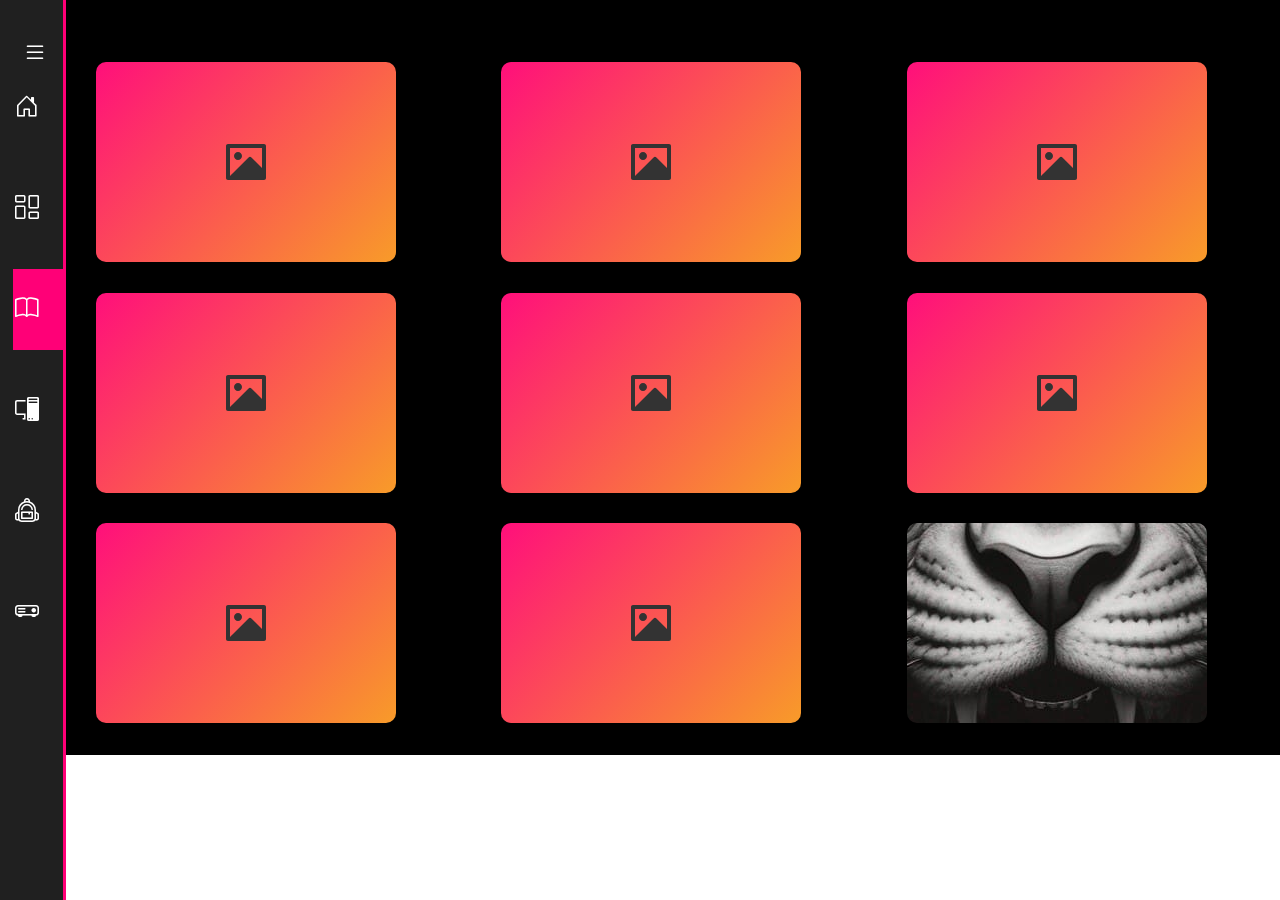
==== atividades.html @ d30c7793 "atualização" ====
<!DOCTYPE html>
<html lang="pt-br">
<head>
    <meta charset="UTF-8">
    <meta name="viewport" content="width=device-width, initial-scale=1.0">
    <link rel="stylesheet" href="https://cdn.jsdelivr.net/npm/bootstrap-icons@1.11.3/font/bootstrap-icons.min.css">
    <link rel="stylesheet" href="style2.css">
    <title>King</title>
</head>
<body>
    <nav class="menu-lateral">
        <div class="btn-expandir">
            <i class="bi bi-list" id="btn-exp"></i>
        </div>
            <ul>
                <li class="item-menu  ">
                    <a href="index.html">
                        <span class="icon"><i class="bi bi-house-door"></i></span>
                        <span class="txt-link">Home</span>
                    </a>
                </li>
        
                <li class="item-menu">
                    <a href="#">
                        <span class="icon"><i class="bi bi-columns-gap"></i></span>
                        <span class="txt-link">Dashboard</span>
                    </a>
                </li>
        
                <li class="item-menu ativo">
                    <a href="atividades.html">
                        <span class="icon"><i class="bi bi-book"></i></span>
                        <span class="txt-link">Atividade</span>
                    </a>
                </li>
        
                <li class="item-menu">
                    <a href="#">
                        <span class="icon"><i class="bi bi-pc-display"></i></span>
                        <span class="txt-link">Trabalhos</span>
                    </a>
                </li>
        
        
                <li class="item-menu ">
                    <a href="cursos.html">
                        <span class="icon"><i class="bi bi-backpack2"></i></span>
                        <span class="txt-link"> cursos</span>
                    </a>
                </li>
        
        
                <li class="item-menu">
                    <a href="#">
                        <span class="icon"><i class="bi bi-projector"></i></span>
                        <span class="txt-link">Live</span>
                    </a>
                </li>
            </ul>
        
            </nav>

<main class="atividade">
    
    <div class="atividades">
        <a href="">
            <div class="card">
                <svg viewBox="0 0 24 24" xmlns="http://www.w3.org/2000/svg"><path d="M20 5H4V19L13.2923 9.70649C13.6828 9.31595 14.3159 9.31591 14.7065 9.70641L20 15.0104V5ZM2 3.9934C2 3.44476 2.45531 3 2.9918 3H21.0082C21.556 3 22 3.44495 22 3.9934V20.0066C22 20.5552 21.5447 21 21.0082 21H2.9918C2.44405 21 2 20.5551 2 20.0066V3.9934ZM8 11C6.89543 11 6 10.1046 6 9C6 7.89543 6.89543 7 8 7C9.10457 7 10 7.89543 10 9C10 10.1046 9.10457 11 8 11Z"></path></svg>
                <div class="card__content">
                  <p class="card__title">Card Title
                  </p><p class="card__description">Lorem ipsum dolor sit amet, consectetur adipiscing elit, sed do eiusmod tempor incididunt ut labore et dolore magna aliqua. Ut enim ad minim veniam, quis nostrud exercitation ullamco.</p>
                </div>
              </div>
        </a>


        <a href="">
            <div class="card">
                <svg viewBox="0 0 24 24" xmlns="http://www.w3.org/2000/svg"><path d="M20 5H4V19L13.2923 9.70649C13.6828 9.31595 14.3159 9.31591 14.7065 9.70641L20 15.0104V5ZM2 3.9934C2 3.44476 2.45531 3 2.9918 3H21.0082C21.556 3 22 3.44495 22 3.9934V20.0066C22 20.5552 21.5447 21 21.0082 21H2.9918C2.44405 21 2 20.5551 2 20.0066V3.9934ZM8 11C6.89543 11 6 10.1046 6 9C6 7.89543 6.89543 7 8 7C9.10457 7 10 7.89543 10 9C10 10.1046 9.10457 11 8 11Z"></path></svg>
                <div class="card__content">
                  <p class="card__title">Card Title
                  </p><p class="card__description">Lorem ipsum dolor sit amet, consectetur adipiscing elit, sed do eiusmod tempor incididunt ut labore et dolore magna aliqua. Ut enim ad minim veniam, quis nostrud exercitation ullamco.</p>
                </div>
              </div>
        </a>


        <a href="">
            <div class="card">
                <svg viewBox="0 0 24 24" xmlns="http://www.w3.org/2000/svg"><path d="M20 5H4V19L13.2923 9.70649C13.6828 9.31595 14.3159 9.31591 14.7065 9.70641L20 15.0104V5ZM2 3.9934C2 3.44476 2.45531 3 2.9918 3H21.0082C21.556 3 22 3.44495 22 3.9934V20.0066C22 20.5552 21.5447 21 21.0082 21H2.9918C2.44405 21 2 20.5551 2 20.0066V3.9934ZM8 11C6.89543 11 6 10.1046 6 9C6 7.89543 6.89543 7 8 7C9.10457 7 10 7.89543 10 9C10 10.1046 9.10457 11 8 11Z"></path></svg>
                <div class="card__content">
                  <p class="card__title">Card Title
                  </p><p class="card__description">Lorem ipsum dolor sit amet, consectetur adipiscing elit, sed do eiusmod tempor incididunt ut labore et dolore magna aliqua. Ut enim ad minim veniam, quis nostrud exercitation ullamco.</p>
                </div>
              </div>
        </a>

        <a href="">
            <div class="card">
                <svg viewBox="0 0 24 24" xmlns="http://www.w3.org/2000/svg"><path d="M20 5H4V19L13.2923 9.70649C13.6828 9.31595 14.3159 9.31591 14.7065 9.70641L20 15.0104V5ZM2 3.9934C2 3.44476 2.45531 3 2.9918 3H21.0082C21.556 3 22 3.44495 22 3.9934V20.0066C22 20.5552 21.5447 21 21.0082 21H2.9918C2.44405 21 2 20.5551 2 20.0066V3.9934ZM8 11C6.89543 11 6 10.1046 6 9C6 7.89543 6.89543 7 8 7C9.10457 7 10 7.89543 10 9C10 10.1046 9.10457 11 8 11Z"></path></svg>
                <div class="card__content">
                  <p class="card__title">Card Title
                  </p><p class="card__description">Lorem ipsum dolor sit amet, consectetur adipiscing elit, sed do eiusmod tempor incididunt ut labore et dolore magna aliqua. Ut enim ad minim veniam, quis nostrud exercitation ullamco.</p>
                </div>
              </div>
        </a>
        <a href="">
            <div class="card">
                <svg viewBox="0 0 24 24" xmlns="http://www.w3.org/2000/svg"><path d="M20 5H4V19L13.2923 9.70649C13.6828 9.31595 14.3159 9.31591 14.7065 9.70641L20 15.0104V5ZM2 3.9934C2 3.44476 2.45531 3 2.9918 3H21.0082C21.556 3 22 3.44495 22 3.9934V20.0066C22 20.5552 21.5447 21 21.0082 21H2.9918C2.44405 21 2 20.5551 2 20.0066V3.9934ZM8 11C6.89543 11 6 10.1046 6 9C6 7.89543 6.89543 7 8 7C9.10457 7 10 7.89543 10 9C10 10.1046 9.10457 11 8 11Z"></path></svg>
                <div class="card__content">
                  <p class="card__title">Card Title
                  </p><p class="card__description">Lorem ipsum dolor sit amet, consectetur adipiscing elit, sed do eiusmod tempor incididunt ut labore et dolore magna aliqua. Ut enim ad minim veniam, quis nostrud exercitation ullamco.</p>
                </div>
              </div>
        </a>
        <a href="">
            <div class="card">
                <svg viewBox="0 0 24 24" xmlns="http://www.w3.org/2000/svg"><path d="M20 5H4V19L13.2923 9.70649C13.6828 9.31595 14.3159 9.31591 14.7065 9.70641L20 15.0104V5ZM2 3.9934C2 3.44476 2.45531 3 2.9918 3H21.0082C21.556 3 22 3.44495 22 3.9934V20.0066C22 20.5552 21.5447 21 21.0082 21H2.9918C2.44405 21 2 20.5551 2 20.0066V3.9934ZM8 11C6.89543 11 6 10.1046 6 9C6 7.89543 6.89543 7 8 7C9.10457 7 10 7.89543 10 9C10 10.1046 9.10457 11 8 11Z"></path></svg>
                <div class="card__content">
                  <p class="card__title">Card Title
                  </p><p class="card__description">Lorem ipsum dolor sit amet, consectetur adipiscing elit, sed do eiusmod tempor incididunt ut labore et dolore magna aliqua. Ut enim ad minim veniam, quis nostrud exercitation ullamco.</p>
                </div>
              </div>
        </a>
        <a href="">
            <div class="card">
                <svg viewBox="0 0 24 24" xmlns="http://www.w3.org/2000/svg"><path d="M20 5H4V19L13.2923 9.70649C13.6828 9.31595 14.3159 9.31591 14.7065 9.70641L20 15.0104V5ZM2 3.9934C2 3.44476 2.45531 3 2.9918 3H21.0082C21.556 3 22 3.44495 22 3.9934V20.0066C22 20.5552 21.5447 21 21.0082 21H2.9918C2.44405 21 2 20.5551 2 20.0066V3.9934ZM8 11C6.89543 11 6 10.1046 6 9C6 7.89543 6.89543 7 8 7C9.10457 7 10 7.89543 10 9C10 10.1046 9.10457 11 8 11Z"></path></svg>
                <div class="card__content">
                  <p class="card__title">Card Title
                  </p><p class="card__description">Lorem ipsum dolor sit amet, consectetur adipiscing elit, sed do eiusmod tempor incididunt ut labore et dolore magna aliqua. Ut enim ad minim veniam, quis nostrud exercitation ullamco.</p>
                </div>
              </div>
            </a>
            <a href="">
                <div class="card">
                <svg viewBox="0 0 24 24" xmlns="http://www.w3.org/2000/svg"><path d="M20 5H4V19L13.2923 9.70649C13.6828 9.31595 14.3159 9.31591 14.7065 9.70641L20 15.0104V5ZM2 3.9934C2 3.44476 2.45531 3 2.9918 3H21.0082C21.556 3 22 3.44495 22 3.9934V20.0066C22 20.5552 21.5447 21 21.0082 21H2.9918C2.44405 21 2 20.5551 2 20.0066V3.9934ZM8 11C6.89543 11 6 10.1046 6 9C6 7.89543 6.89543 7 8 7C9.10457 7 10 7.89543 10 9C10 10.1046 9.10457 11 8 11Z"></path></svg>
                <div class="card__content">
                  <p class="card__title">Card Title
                  </p><p class="card__description">Lorem ipsum dolor sit amet, consectetur adipiscing elit, sed do eiusmod tempor incididunt ut labore et dolore magna aliqua. Ut enim ad minim veniam, quis nostrud exercitation ullamco.</p>
                </div>
                </div>
            </a>
        <a href="">
            <div class="card">
               <img src="img/imagem 1 da tela de login.jpg" alt="">
                <div class="card__content">
                  <p class="card__title">Card Title
                  </p><p class="card__description">Lorem ipsum dolor sit amet, consectetur adipiscing elit, sed do eiusmod tempor incididunt ut labore et dolore magna aliqua. Ut enim ad minim veniam, quis nostrud exercitation ullamco.</p>
                </div>
              </div>
        </a>
          
    </div>




</main>




            <script src="inde.js"></script>
</body>
</html>
---- style2.css ----
@import url('https://fonts.googleapis.com/css2?family=Anton+SC&display=swap');

*{
    margin: 0;
    padding: 0;
}
body{
    width: 100%;
   height: 100%;
}

/*Menu lateral*/
 .menu-lateral{
    z-index: 1000;
    width: 50px;
    height: 100%;
    background-color: #202020;
    padding: 40px 0 40px 1%;
    box-shadow: 3px 0 0 #FF0077;
    position: fixed;
    top: 0;
    left: 0;
    overflow: hidden;
    transition: .8s;
}
.menu-lateral.expandir{
    width: 300px;
}
.btn-expandir{
    width: 100%;
    padding-left: 10px;
}
.btn-expandir >i{
    color: white;
    font-size: 24px;
    cursor: pointer;
}
ul{
    height: 100%;
    list-style-type: none;
}
ul .item-menu a{
    color: white;
    text-decoration: none;
    font-size: 20px;
    padding: 20px 4%;
    display: flex;
    margin-bottom: 20px;
    line-height: 40px;

}
ul .item-menu{
    transition: .8s;
}
ul li.ativo{
    background-color: #FF0077;
}
ul .item-menu:hover{
    background-color: #FF0077;
}

ul .item-menu .txt-link{
    margin-left: 70px;
    transition: 1s;
    opacity: 0;
}
.menu-lateral.expandir .txt-link{
    margin-left: 40px;
    opacity: 1;
}
ul .item-menu a .icon i{
    font-size: 24px;
   
}
/*main*/

main{
    background-color: black;
    height: 100%;
    width: 100%;
    margin-left: 4rem;
    color: white;
    display: flex;
    flex-direction: column;

}
main h1{
    text-align: center;
    border-bottom: 1px solid white;
    width: 100%;
    height: 100%;
   
}
.atalhos{
    width: 100%;
    height: 10vh;
    display: flex;
    align-items: center;
    justify-content: space-around;
}
.atalhos a .atalhos-especias span{
    text-align: center;
    color: red;
    font-size: 7px;
    padding-right:.5rem ;
}
.atalhos a .atalhos-especias{
    text-align: center;
    width: 100px;
    text-decoration: none;
    color:white ;
    margin: 1.9rem;
    background-color: #202020;
    border-radius: 10px;

}
.atalhos a .atalhos-especias:hover{
    color: black;
    background-color: white;
    border-bottom: 1px solid red;
}
.cursos{
   
    display:grid;
    grid-template-columns: repeat(3 , 1fr);
}
.cursos .box{
    margin-top: 1.9rem;
    border-radius: 10px;
    border: 1px solid white;
    width: 250px;
    height: 100%;
    box-shadow: 1px 1px white;
}
.cursos .box .imagem{
    display: flex;
    align-items: center;
    justify-content: center;
    width: 100%;
    height: 300px;
}
.cursos .box .imagem img{
    width: 100%;
    height: 100%;
    border-radius: 10px 10px 0 0  ;
}
.cursos .box .descricao{
    margin: 10px;
    padding: 1rem;
    font-family: "Anton SC", sans-serif;

}
.cursos .box .descricao .titulo-h4{
    color: yellow;
    font-weight: 600;
    text-align: center;
    margin-bottom: 1.2rem;
}
.cursos .box .descricao-curso{
    width: 100%;
    text-align: justify;
}

.cursos .box .btn{
    font-family: "Anton SC", sans-serif;
   width: 100%;
    margin: auto;
    border-radius: 10px;
    padding: 10px 8px;
    border: none;
    background-color: greenyellow;
    transition: .6s;
    cursor: pointer;
}
.cursos .box .btn:hover{
    background-color: yellowgreen;
    font-weight: 400;

}

@media(max-width:1000px){
    .cursos{
        display:grid;
        grid-template-columns: repeat(2 , 1fr);
    }  
}

@media(max-width:600px){
    main{
        background-color: black;
        height: 100%;
        width: 89%;
        margin-left: 3.7rem;
        color: white;
        display: flex;
        flex-direction: column;
        align-items: center;
        justify-content: center;
    }  
    main h1{
        text-align: center;
        border-bottom: 1px solid white;
        width: 300px;
        height: 100%;
       
    }  
    .cursos{
        display:grid;
        grid-template-columns: repeat(1 , 1fr);
        
    }
}



/*main*/
/*index*/
.index2{
   
    height: 100%;
    width: 95%;
    margin-left: 4rem;
    color: white;
    display: flex;
    flex-direction: column;

}
.msg{
    text-align: center;
    font-size: 4rem;
    padding-bottom: 7rem;
}


/*banner*/
.banner-img{
   
    gap: .9rem;
    display: flex;
    align-items: center;
   gap: 3rem;
    width: 100%;
    height: 100%;
}
.banner-img .box1{
filter: brightness(60%);
    color: white;
    font-family: "Anton SC", sans-serif;
    display: flex;
    flex-direction: column;
    align-items: center;
    justify-content: center;
    background: url(img/imagem\ 1\ da\ tela\ de\ login.jpg) no-repeat;
    background-position: center;
    background-size: cover;
    width: 400px;
    height: 250px;
    border:1px solid white;
    transition: .9s;
}
.banner-img .box1:hover{
    transform: scale(.9);
    filter: brightness(100%);
}
.banner-img .box2{
    filter: brightness(60%);
    font-family: "Anton SC", sans-serif;
    display: flex;
    flex-direction: column;
    align-items: center;
    justify-content: center;
    background: url(img/imagem\ 2\ da\ tela\ de\ login.jpg) bottom no-repeat;
    background-position: center;
   
    background-size: cover;
    width: 400px;
    height: 250px;
    border:1px solid white ;
    transition: .9s;
}
.banner-img .box2:hover{
    transform: scale(.9);
    filter: brightness(100%);
}
.banner-img .box3{
    filter: brightness(60%);
    font-family: "Anton SC", sans-serif;
    display: flex;
    flex-direction: column;
    align-items: center;
    justify-content: center;
    background: url(img/imagem\ 3\ da\ tela\ de\ login\ .jpg) no-repeat;
    background-position: center;
    background-size: cover;
    width: 400px;
    height: 250px;
    border:1px solid white ;
    transition: .9s;
}
.banner-img .box3:hover{
    transform: scale(.9);
    filter: brightness(100%);
}
@media (max-width:600px){
    .banner-img{
   
        gap: .9rem;
        display: flex;
        flex-direction: column;
        align-items: center;
       gap: 3rem;
        width: 100%;
        height: 100%;
    }
    .banner-img .box1{
        width: 300px;
}
}


/*banner*/

/*planos*/
.planos{
    display: flex;
    justify-content: space-around;
    padding: 2rem;
}
.pack-container {
    position: relative;
    display: flex;
    max-width: 250px;
    flex-direction: column;
    border-radius: 12px;
    background-color: #212121;
    border: 1px solid #fff;
    padding: 1.6rem;
    color: #fff;
    box-shadow: 0 4px 6px -1px rgb(0 0 0 / 0.1), 0 2px 4px -2px rgb(0 0 0 / 0.1);
  }
  
  .header {
    position: relative;
    margin: 0;
    margin-bottom: 2rem;
    overflow: hidden;
    border-radius: 0;
    border-bottom: 1px solid #fff;
    background: transparent;
    padding-bottom: 1rem;
    text-align: center;
  }
  
  .title {
    display: block;
    font-family: sans-serif;
    font-size: 0.875rem;
    line-height: 1.25rem;
    text-transform: uppercase;
    color: #fff
  }
  
  .price-container {
    margin-top: 10px;
    display: flex;
    justify-content: center;
    align-items: flex-start;
    gap: 4px;
    font-family: sans-serif;
    font-size: 4.5rem;
    line-height: 1;
  }
  
  .price-container span:first-child {
    margin-top: 10px;
    font-size: 2.25rem;
    line-height: 2.5rem;
  }
  
  .price-container span:last-child {
    align-self: flex-end;
    font-size: 2.25rem;
    line-height: 2.5rem;
  }
  
  .lists {
    display: flex;
    flex-direction: column;
    gap: 8px;
  }
  
  .list {
    display: flex;
    align-items: center;
    gap: 10px;
  }
  
  .list span {
    border-radius: 50%;
    border: 1px solid rgba(255, 255, 255, 0.24);
    background-color: rgba(255, 255, 255, 0.185);
    height: 30px;
    width: 30px;
    display: flex;
    align-items: center;
    justify-content: center;
  }
  
  .list span svg {
    height: 12px;
    width: 12px;
  }
  
  .list p {
    display: block;
    font-family: sans-serif;
  }
  
  .button-container {
    margin-top: 20px;
    padding: 0;
  }
  
  .button-container button {
    display: block;
    width: 100%;
    background-color: #fff;
    padding: 10px 20px;
    text-transform: uppercase;
    color: #000;
    outline: 0;
    border: 0;
    border-radius: 10px;
    transition: .4s;
  }
  .button-container button:hover{
    background-color: #202020;
    color: white;

  }
  
/*planos*/
/*index*/

/* ATIVIDADES*/
.atividades{
    display: grid;
    grid-template-columns: repeat(3,1fr);
    padding: 2rem;
}
.card {
    position: relative;
   margin-top: 1.9rem;
    width: 300px;
    height: 200px;
    background: linear-gradient(-45deg, #f89b29 0%, #ff0f7b 100% );
    border-radius: 10px;
    display: flex;
    align-items: center;
    justify-content: center;
    overflow: hidden;
    transition: all 0.6s cubic-bezier(0.23, 1, 0.320, 1);
  }
  
  .card svg {
    width: 48px;
    fill: #333;
    transition: all 0.6s cubic-bezier(0.23, 1, 0.320, 1);
  }
  
  .card:hover {
    transform: rotate(.1deg);
    box-shadow: 0 10px 20px rgba(0, 0, 0, 0.2);
  }
  
  .card__content {
    position: absolute;
    top: 50%;
    left: 50%;
    transform: translate(-50%, -50%) rotate(-45deg);
    width: 100%;
    height: 100%;
    padding: 20px;
    box-sizing: border-box;
    background-color: #fff;
    opacity: 0;
    transition: all 0.6s cubic-bezier(0.23, 1, 0.320, 1);
  }
  
  .card:hover .card__content {
    transform: translate(-50%, -50%) rotate(0deg);
    opacity: 1;
  }
  
  .card__title {
    margin: 0;
    font-size: 24px;
    color: #333;
    font-weight: 700;
  }
  
  .card__description {
    margin: 10px 0 0;
    font-size: 14px;
    color: #777;
    line-height: 1.4;
  }
  
  .card:hover svg {
    scale: 0;
    transform: rotate(-45deg);
  }
  
  @media (max-width:600px){
    .atividade{
    width: 85%;
    display: flex;
    flex-direction: column;
    align-items: center;
    justify-content: center;
        
        
    }
    .atividades{
      margin: auto;
        width: 80%;
        display: grid;
        grid-template-columns: repeat(1,1fr);
        
    }
    .card {
       width: 250px;
      }
  }
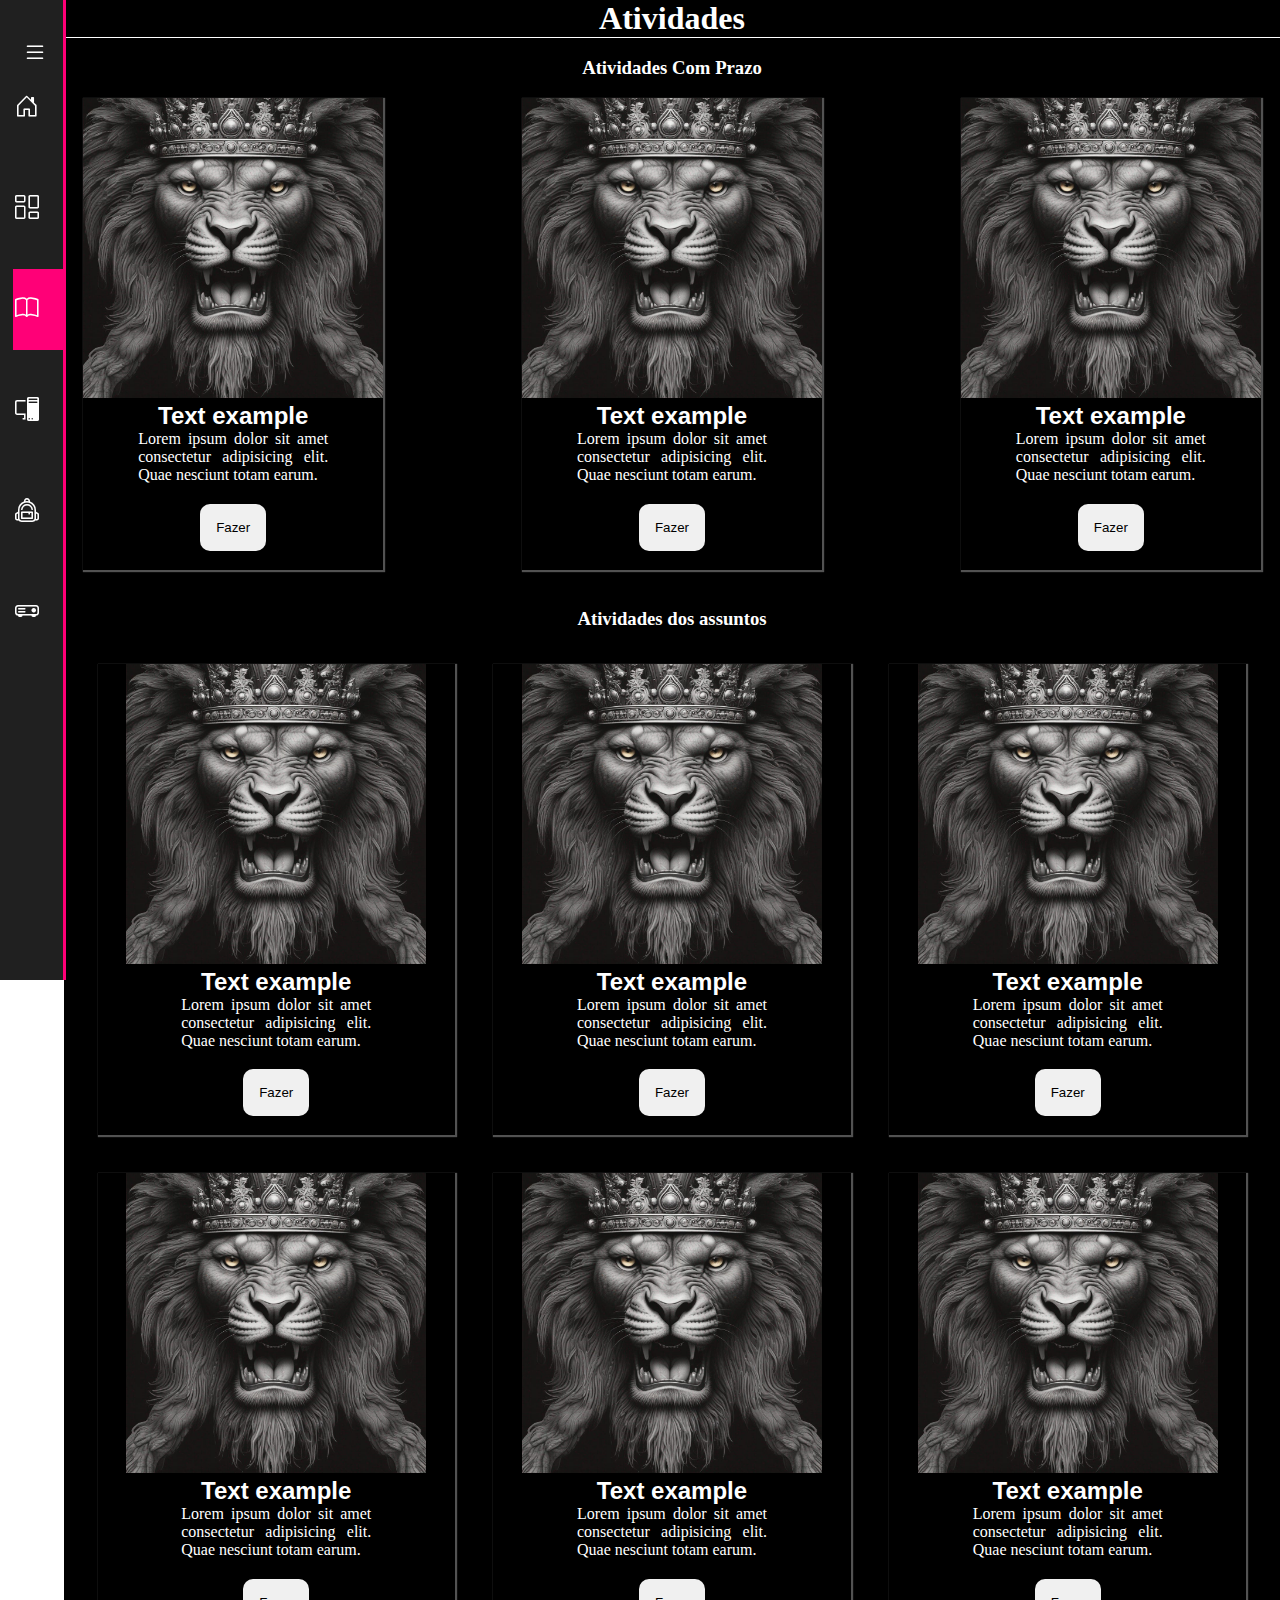
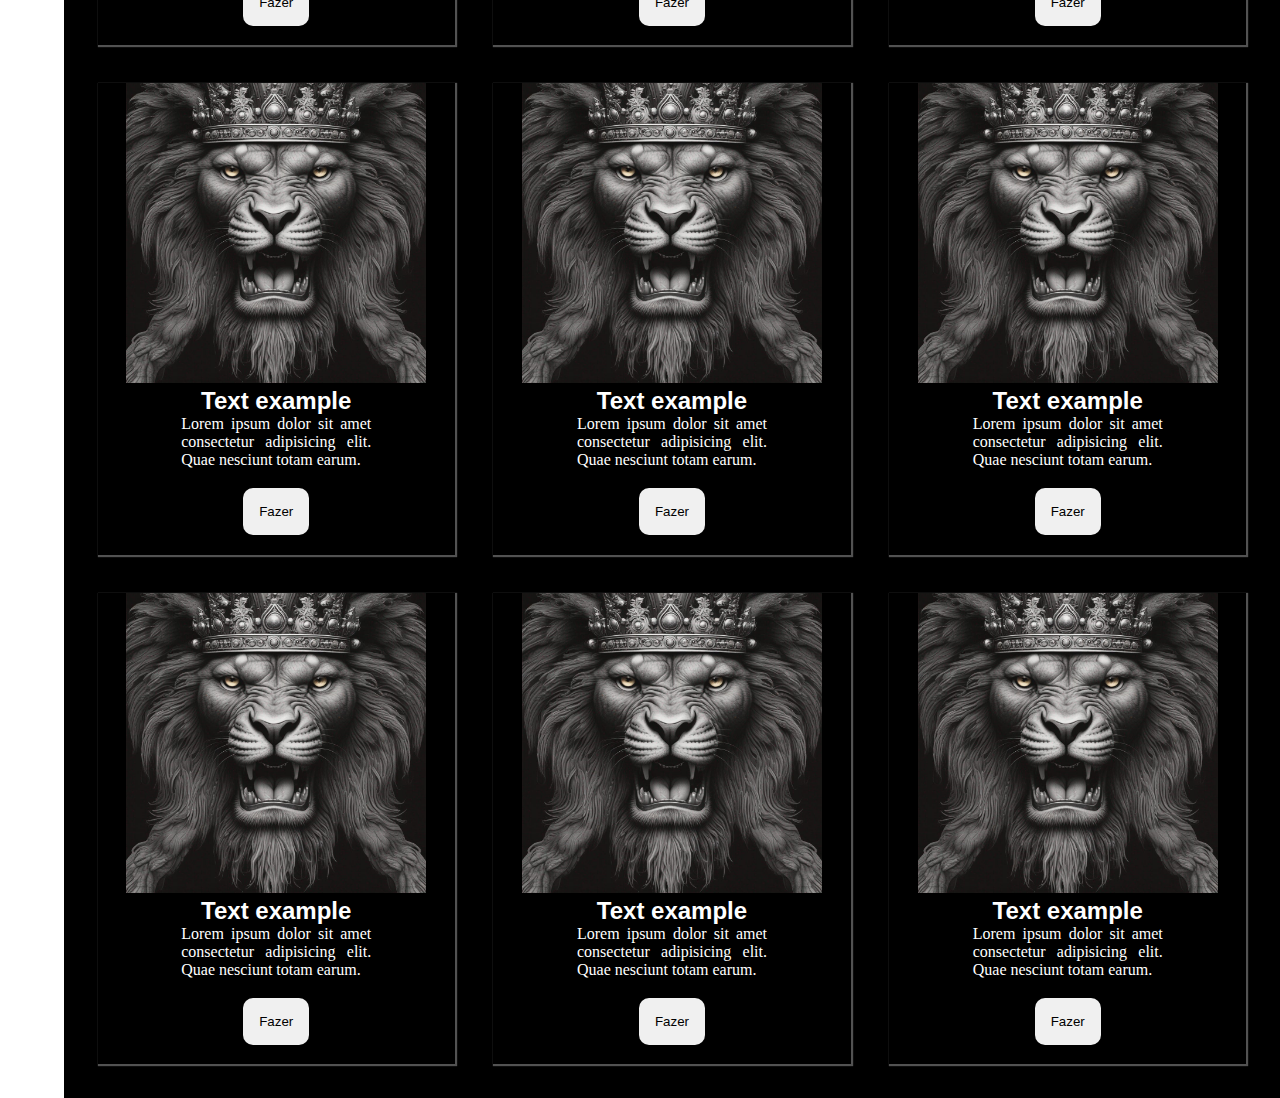
==== commit 6cf8cce8: "guitado nivel 2 de atividades" ====
--- a/atividades.html
+++ b/atividades.html
@@ -61,98 +61,230 @@
             </nav>
 
 <main class="atividade">
+    <h1> Atividades</h1>
+    <h3>Atividades Com Prazo</h3>
+<div class="principais">
     
-    <div class="atividades">
-        <a href="">
-            <div class="card">
-                <svg viewBox="0 0 24 24" xmlns="http://www.w3.org/2000/svg"><path d="M20 5H4V19L13.2923 9.70649C13.6828 9.31595 14.3159 9.31591 14.7065 9.70641L20 15.0104V5ZM2 3.9934C2 3.44476 2.45531 3 2.9918 3H21.0082C21.556 3 22 3.44495 22 3.9934V20.0066C22 20.5552 21.5447 21 21.0082 21H2.9918C2.44405 21 2 20.5551 2 20.0066V3.9934ZM8 11C6.89543 11 6 10.1046 6 9C6 7.89543 6.89543 7 8 7C9.10457 7 10 7.89543 10 9C10 10.1046 9.10457 11 8 11Z"></path></svg>
-                <div class="card__content">
-                  <p class="card__title">Card Title
-                  </p><p class="card__description">Lorem ipsum dolor sit amet, consectetur adipiscing elit, sed do eiusmod tempor incididunt ut labore et dolore magna aliqua. Ut enim ad minim veniam, quis nostrud exercitation ullamco.</p>
-                </div>
-              </div>
-        </a>
-
-
-        <a href="">
-            <div class="card">
-                <svg viewBox="0 0 24 24" xmlns="http://www.w3.org/2000/svg"><path d="M20 5H4V19L13.2923 9.70649C13.6828 9.31595 14.3159 9.31591 14.7065 9.70641L20 15.0104V5ZM2 3.9934C2 3.44476 2.45531 3 2.9918 3H21.0082C21.556 3 22 3.44495 22 3.9934V20.0066C22 20.5552 21.5447 21 21.0082 21H2.9918C2.44405 21 2 20.5551 2 20.0066V3.9934ZM8 11C6.89543 11 6 10.1046 6 9C6 7.89543 6.89543 7 8 7C9.10457 7 10 7.89543 10 9C10 10.1046 9.10457 11 8 11Z"></path></svg>
-                <div class="card__content">
-                  <p class="card__title">Card Title
-                  </p><p class="card__description">Lorem ipsum dolor sit amet, consectetur adipiscing elit, sed do eiusmod tempor incididunt ut labore et dolore magna aliqua. Ut enim ad minim veniam, quis nostrud exercitation ullamco.</p>
-                </div>
-              </div>
-        </a>
-
-
-        <a href="">
-            <div class="card">
-                <svg viewBox="0 0 24 24" xmlns="http://www.w3.org/2000/svg"><path d="M20 5H4V19L13.2923 9.70649C13.6828 9.31595 14.3159 9.31591 14.7065 9.70641L20 15.0104V5ZM2 3.9934C2 3.44476 2.45531 3 2.9918 3H21.0082C21.556 3 22 3.44495 22 3.9934V20.0066C22 20.5552 21.5447 21 21.0082 21H2.9918C2.44405 21 2 20.5551 2 20.0066V3.9934ZM8 11C6.89543 11 6 10.1046 6 9C6 7.89543 6.89543 7 8 7C9.10457 7 10 7.89543 10 9C10 10.1046 9.10457 11 8 11Z"></path></svg>
-                <div class="card__content">
-                  <p class="card__title">Card Title
-                  </p><p class="card__description">Lorem ipsum dolor sit amet, consectetur adipiscing elit, sed do eiusmod tempor incididunt ut labore et dolore magna aliqua. Ut enim ad minim veniam, quis nostrud exercitation ullamco.</p>
-                </div>
-              </div>
-        </a>
-
-        <a href="">
-            <div class="card">
-                <svg viewBox="0 0 24 24" xmlns="http://www.w3.org/2000/svg"><path d="M20 5H4V19L13.2923 9.70649C13.6828 9.31595 14.3159 9.31591 14.7065 9.70641L20 15.0104V5ZM2 3.9934C2 3.44476 2.45531 3 2.9918 3H21.0082C21.556 3 22 3.44495 22 3.9934V20.0066C22 20.5552 21.5447 21 21.0082 21H2.9918C2.44405 21 2 20.5551 2 20.0066V3.9934ZM8 11C6.89543 11 6 10.1046 6 9C6 7.89543 6.89543 7 8 7C9.10457 7 10 7.89543 10 9C10 10.1046 9.10457 11 8 11Z"></path></svg>
-                <div class="card__content">
-                  <p class="card__title">Card Title
-                  </p><p class="card__description">Lorem ipsum dolor sit amet, consectetur adipiscing elit, sed do eiusmod tempor incididunt ut labore et dolore magna aliqua. Ut enim ad minim veniam, quis nostrud exercitation ullamco.</p>
-                </div>
-              </div>
-        </a>
-        <a href="">
-            <div class="card">
-                <svg viewBox="0 0 24 24" xmlns="http://www.w3.org/2000/svg"><path d="M20 5H4V19L13.2923 9.70649C13.6828 9.31595 14.3159 9.31591 14.7065 9.70641L20 15.0104V5ZM2 3.9934C2 3.44476 2.45531 3 2.9918 3H21.0082C21.556 3 22 3.44495 22 3.9934V20.0066C22 20.5552 21.5447 21 21.0082 21H2.9918C2.44405 21 2 20.5551 2 20.0066V3.9934ZM8 11C6.89543 11 6 10.1046 6 9C6 7.89543 6.89543 7 8 7C9.10457 7 10 7.89543 10 9C10 10.1046 9.10457 11 8 11Z"></path></svg>
-                <div class="card__content">
-                  <p class="card__title">Card Title
-                  </p><p class="card__description">Lorem ipsum dolor sit amet, consectetur adipiscing elit, sed do eiusmod tempor incididunt ut labore et dolore magna aliqua. Ut enim ad minim veniam, quis nostrud exercitation ullamco.</p>
-                </div>
-              </div>
-        </a>
-        <a href="">
-            <div class="card">
-                <svg viewBox="0 0 24 24" xmlns="http://www.w3.org/2000/svg"><path d="M20 5H4V19L13.2923 9.70649C13.6828 9.31595 14.3159 9.31591 14.7065 9.70641L20 15.0104V5ZM2 3.9934C2 3.44476 2.45531 3 2.9918 3H21.0082C21.556 3 22 3.44495 22 3.9934V20.0066C22 20.5552 21.5447 21 21.0082 21H2.9918C2.44405 21 2 20.5551 2 20.0066V3.9934ZM8 11C6.89543 11 6 10.1046 6 9C6 7.89543 6.89543 7 8 7C9.10457 7 10 7.89543 10 9C10 10.1046 9.10457 11 8 11Z"></path></svg>
-                <div class="card__content">
-                  <p class="card__title">Card Title
-                  </p><p class="card__description">Lorem ipsum dolor sit amet, consectetur adipiscing elit, sed do eiusmod tempor incididunt ut labore et dolore magna aliqua. Ut enim ad minim veniam, quis nostrud exercitation ullamco.</p>
-                </div>
-              </div>
-        </a>
-        <a href="">
-            <div class="card">
-                <svg viewBox="0 0 24 24" xmlns="http://www.w3.org/2000/svg"><path d="M20 5H4V19L13.2923 9.70649C13.6828 9.31595 14.3159 9.31591 14.7065 9.70641L20 15.0104V5ZM2 3.9934C2 3.44476 2.45531 3 2.9918 3H21.0082C21.556 3 22 3.44495 22 3.9934V20.0066C22 20.5552 21.5447 21 21.0082 21H2.9918C2.44405 21 2 20.5551 2 20.0066V3.9934ZM8 11C6.89543 11 6 10.1046 6 9C6 7.89543 6.89543 7 8 7C9.10457 7 10 7.89543 10 9C10 10.1046 9.10457 11 8 11Z"></path></svg>
-                <div class="card__content">
-                  <p class="card__title">Card Title
-                  </p><p class="card__description">Lorem ipsum dolor sit amet, consectetur adipiscing elit, sed do eiusmod tempor incididunt ut labore et dolore magna aliqua. Ut enim ad minim veniam, quis nostrud exercitation ullamco.</p>
-                </div>
-              </div>
-            </a>
-            <a href="">
-                <div class="card">
-                <svg viewBox="0 0 24 24" xmlns="http://www.w3.org/2000/svg"><path d="M20 5H4V19L13.2923 9.70649C13.6828 9.31595 14.3159 9.31591 14.7065 9.70641L20 15.0104V5ZM2 3.9934C2 3.44476 2.45531 3 2.9918 3H21.0082C21.556 3 22 3.44495 22 3.9934V20.0066C22 20.5552 21.5447 21 21.0082 21H2.9918C2.44405 21 2 20.5551 2 20.0066V3.9934ZM8 11C6.89543 11 6 10.1046 6 9C6 7.89543 6.89543 7 8 7C9.10457 7 10 7.89543 10 9C10 10.1046 9.10457 11 8 11Z"></path></svg>
-                <div class="card__content">
-                  <p class="card__title">Card Title
-                  </p><p class="card__description">Lorem ipsum dolor sit amet, consectetur adipiscing elit, sed do eiusmod tempor incididunt ut labore et dolore magna aliqua. Ut enim ad minim veniam, quis nostrud exercitation ullamco.</p>
-                </div>
-                </div>
-            </a>
-        <a href="">
-            <div class="card">
-               <img src="img/imagem 1 da tela de login.jpg" alt="">
-                <div class="card__content">
-                  <p class="card__title">Card Title
-                  </p><p class="card__description">Lorem ipsum dolor sit amet, consectetur adipiscing elit, sed do eiusmod tempor incididunt ut labore et dolore magna aliqua. Ut enim ad minim veniam, quis nostrud exercitation ullamco.</p>
-                </div>
-              </div>
-        </a>
-          
-    </div>
-
-
+    <div class="box-at1">
+        <div class="img-at1">
+            <img src="img/imagem 1 da tela de login.jpg" alt="">
+        </div>
+        <div class="sobre-at1">
+            <h2>Text example</h2>
+            <p class="descricao-at1">
+                Lorem ipsum dolor sit amet consectetur adipisicing elit. Quae nesciunt totam earum.
+            </p>
+        </div>
+        <a href=""><button class="at-button">Fazer</button></a>
+    </div>
+    <div class="box-at1">
+        <div class="img-at1">
+            <img src="img/imagem 1 da tela de login.jpg" alt="">
+        </div>
+        <div class="sobre-at1">
+            <h2>Text example</h2>
+            <p class="descricao-at1">
+                Lorem ipsum dolor sit amet consectetur adipisicing elit. Quae nesciunt totam earum.
+            </p>
+        </div>
+        <a href=""><button class="at-button">Fazer</button></a>
+    </div>
+    <div class="box-at1">
+        <div class="img-at1">
+            <img src="img/imagem 1 da tela de login.jpg" alt="">
+        </div>
+        <div class="sobre-at1">
+            <h2>Text example</h2>
+            <p class="descricao-at1">
+                Lorem ipsum dolor sit amet consectetur adipisicing elit. Quae nesciunt totam earum.
+            </p>
+        </div>
+        <a href=""><button class="at-button">Fazer</button></a>
+    </div>
+</div>
+<h3>Atividades dos assuntos</h3>
+<div class="assuntos-at1">
+    <div class="box-at1">
+        <div class="img-at1">
+            <img src="img/imagem 1 da tela de login.jpg" alt="">
+        </div>
+        <div class="sobre-at1">
+            <h2>Text example</h2>
+            <p class="descricao-at1">
+                Lorem ipsum dolor sit amet consectetur adipisicing elit. Quae nesciunt totam earum.
+            </p>
+        </div>
+        <a href=""><button class="at-button">Fazer</button></a>
+    </div>
+
+
+
+    <div class="box-at1">
+        <div class="img-at1">
+            <img src="img/imagem 1 da tela de login.jpg" alt="">
+        </div>
+        <div class="sobre-at1">
+            <h2>Text example</h2>
+            <p class="descricao-at1">
+                Lorem ipsum dolor sit amet consectetur adipisicing elit. Quae nesciunt totam earum.
+            </p>
+        </div>
+        <a href=""><button class="at-button">Fazer</button></a>
+    </div>
+
+
+
+
+    <div class="box-at1">
+        <div class="img-at1">
+            <img src="img/imagem 1 da tela de login.jpg" alt="">
+        </div>
+        <div class="sobre-at1">
+            <h2>Text example</h2>
+            <p class="descricao-at1">
+                Lorem ipsum dolor sit amet consectetur adipisicing elit. Quae nesciunt totam earum.
+            </p>
+        </div>
+        <a href=""><button class="at-button">Fazer</button></a>
+    </div>
+
+
+
+    <div class="box-at1">
+        <div class="img-at1">
+            <img src="img/imagem 1 da tela de login.jpg" alt="">
+        </div>
+        <div class="sobre-at1">
+            <h2>Text example</h2>
+            <p class="descricao-at1">
+                Lorem ipsum dolor sit amet consectetur adipisicing elit. Quae nesciunt totam earum.
+            </p>
+        </div>
+        <a href=""><button class="at-button">Fazer</button></a>
+    </div>
+
+
+
+    <div class="box-at1">
+        <div class="img-at1">
+            <img src="img/imagem 1 da tela de login.jpg" alt="">
+        </div>
+        <div class="sobre-at1">
+            <h2>Text example</h2>
+            <p class="descricao-at1">
+                Lorem ipsum dolor sit amet consectetur adipisicing elit. Quae nesciunt totam earum.
+            </p>
+        </div>
+        <a href=""><button class="at-button">Fazer</button></a>
+    </div>
+
+
+
+
+    <div class="box-at1">
+        <div class="img-at1">
+            <img src="img/imagem 1 da tela de login.jpg" alt="">
+        </div>
+        <div class="sobre-at1">
+            <h2>Text example</h2>
+            <p class="descricao-at1">
+                Lorem ipsum dolor sit amet consectetur adipisicing elit. Quae nesciunt totam earum.
+            </p>
+        </div>
+        <a href=""><button class="at-button">Fazer</button></a>
+    </div>
+
+
+
+
+    <div class="box-at1">
+        <div class="img-at1">
+            <img src="img/imagem 1 da tela de login.jpg" alt="">
+        </div>
+        <div class="sobre-at1">
+            <h2>Text example</h2>
+            <p class="descricao-at1">
+                Lorem ipsum dolor sit amet consectetur adipisicing elit. Quae nesciunt totam earum.
+            </p>
+        </div>
+        <a href=""><button class="at-button">Fazer</button></a>
+    </div>
+
+
+
+    <div class="box-at1">
+        <div class="img-at1">
+            <img src="img/imagem 1 da tela de login.jpg" alt="">
+        </div>
+        <div class="sobre-at1">
+            <h2>Text example</h2>
+            <p class="descricao-at1">
+                Lorem ipsum dolor sit amet consectetur adipisicing elit. Quae nesciunt totam earum.
+            </p>
+        </div>
+        <a href=""><button class="at-button">Fazer</button></a>
+    </div>
+
+
+
+    <div class="box-at1">
+        <div class="img-at1">
+            <img src="img/imagem 1 da tela de login.jpg" alt="">
+        </div>
+        <div class="sobre-at1">
+            <h2>Text example</h2>
+            <p class="descricao-at1">
+                Lorem ipsum dolor sit amet consectetur adipisicing elit. Quae nesciunt totam earum.
+            </p>
+        </div>
+        <a href=""><button class="at-button">Fazer</button></a>
+    </div>
+
+
+
+    <div class="box-at1">
+        <div class="img-at1">
+            <img src="img/imagem 1 da tela de login.jpg" alt="">
+        </div>
+        <div class="sobre-at1">
+            <h2>Text example</h2>
+            <p class="descricao-at1">
+                Lorem ipsum dolor sit amet consectetur adipisicing elit. Quae nesciunt totam earum.
+            </p>
+        </div>
+        <a href=""><button class="at-button">Fazer</button></a>
+    </div>
+
+
+
+    <div class="box-at1">
+        <div class="img-at1">
+            <img src="img/imagem 1 da tela de login.jpg" alt="">
+        </div>
+        <div class="sobre-at1">
+            <h2>Text example</h2>
+            <p class="descricao-at1">
+                Lorem ipsum dolor sit amet consectetur adipisicing elit. Quae nesciunt totam earum.
+            </p>
+        </div>
+        <a href=""><button class="at-button">Fazer</button></a>
+    </div>
+
+
+    <div class="box-at1">
+        <div class="img-at1">
+            <img src="img/imagem 1 da tela de login.jpg" alt="">
+        </div>
+        <div class="sobre-at1">
+            <h2>Text example</h2>
+            <p class="descricao-at1">
+                Lorem ipsum dolor sit amet consectetur adipisicing elit. Quae nesciunt totam earum.
+            </p>
+        </div>
+        <a href=""><button class="at-button">Fazer</button></a>
+    </div>
+
+</div>
 
 
 </main>
--- a/style2.css
+++ b/style2.css
@@ -230,96 +230,6 @@
     font-size: 4rem;
     padding-bottom: 7rem;
 }
-
-
-/*banner*/
-.banner-img{
-   
-    gap: .9rem;
-    display: flex;
-    align-items: center;
-   gap: 3rem;
-    width: 100%;
-    height: 100%;
-}
-.banner-img .box1{
-filter: brightness(60%);
-    color: white;
-    font-family: "Anton SC", sans-serif;
-    display: flex;
-    flex-direction: column;
-    align-items: center;
-    justify-content: center;
-    background: url(img/imagem\ 1\ da\ tela\ de\ login.jpg) no-repeat;
-    background-position: center;
-    background-size: cover;
-    width: 400px;
-    height: 250px;
-    border:1px solid white;
-    transition: .9s;
-}
-.banner-img .box1:hover{
-    transform: scale(.9);
-    filter: brightness(100%);
-}
-.banner-img .box2{
-    filter: brightness(60%);
-    font-family: "Anton SC", sans-serif;
-    display: flex;
-    flex-direction: column;
-    align-items: center;
-    justify-content: center;
-    background: url(img/imagem\ 2\ da\ tela\ de\ login.jpg) bottom no-repeat;
-    background-position: center;
-   
-    background-size: cover;
-    width: 400px;
-    height: 250px;
-    border:1px solid white ;
-    transition: .9s;
-}
-.banner-img .box2:hover{
-    transform: scale(.9);
-    filter: brightness(100%);
-}
-.banner-img .box3{
-    filter: brightness(60%);
-    font-family: "Anton SC", sans-serif;
-    display: flex;
-    flex-direction: column;
-    align-items: center;
-    justify-content: center;
-    background: url(img/imagem\ 3\ da\ tela\ de\ login\ .jpg) no-repeat;
-    background-position: center;
-    background-size: cover;
-    width: 400px;
-    height: 250px;
-    border:1px solid white ;
-    transition: .9s;
-}
-.banner-img .box3:hover{
-    transform: scale(.9);
-    filter: brightness(100%);
-}
-@media (max-width:600px){
-    .banner-img{
-   
-        gap: .9rem;
-        display: flex;
-        flex-direction: column;
-        align-items: center;
-       gap: 3rem;
-        width: 100%;
-        height: 100%;
-    }
-    .banner-img .box1{
-        width: 300px;
-}
-}
-
-
-/*banner*/
-
 /*planos*/
 .planos{
     display: flex;
@@ -438,98 +348,175 @@
     color: white;
 
   }
+  @media(max-width:600px){
+    .index2{
+   
+        height: 100%;
+        width: 95%;
+        margin-left: 1rem;
+        color: white;
+        display: flex;
+        flex-direction: column;
+    
+    }
+    
+    .planos{
+        display: grid;
+       grid-template-columns: repeat(1,1fr);
+        padding: .9rem;
+    }
+  }
   
 /*planos*/
+/*beneficios*/
+.beneficios{
+   width: 100%;
+   height: 100%;
+}
+.beneficios h1{
+    text-align: center;
+    width: 100%;
+}
+.beneficios-box{
+    width: 100%;
+    height: 100%;
+    display: flex;
+    align-items: center;
+    justify-content: space-between;
+    
+}
+.beneficios-box .bene-box1{
+    margin: 3rem;
+    display: flex;
+    flex-direction: column;
+    align-items: center;
+    justify-content: center;
+    border: 1px solid  white;
+    background-color: white;
+    border-radius: 20px;
+    transition: 1s;
+}
+.beneficios-box .bene-box1:hover{
+    background-color: #cccbcb;
+}
+.beneficios-box .bene-box1 .icone-bene1{
+    padding: 1.9rem;
+    font-size: 25px;
+    border-radius: 50%;
+    margin-bottom: 4rem;
+    margin-top: .9rem;
+    color: white;
+    background-color: black;
+    transition: 1s;
+}
+.beneficios-box .bene-box1 .icone-bene1:hover{
+    background-color: white;
+    color: black;
+    font-weight: 700;
+    transform: scale(0.9);
+    
+}
+.beneficios-box .bene-box1 span{
+    font-size: 18px;
+    color: black;
+    font-family: Arial, Helvetica, sans-serif;
+    margin: .9rem;
+
+}
+
+@media(max-width:600px){
+    .beneficios-box{
+      display: grid;
+      grid-template-columns: repeat(1,1fr);
+        
+    }
+  }
+
+/*beneficios*/
+
 /*index*/
 
 /* ATIVIDADES*/
-.atividades{
+.atividade{
+    width: 95%;
+    height: 100%;
+    margin-left: 4rem;
+   
+
+}
+.atividade h3{
+    text-align: center;
+    margin-top: 1.2rem;
+}
+.principais{
+    display: flex;
+    align-items: center;
+    justify-content: space-between;
+}
+.box-at1{
+    display: flex;
+    flex-direction: column;
+    align-items: center;
+    justify-content: center;
+    box-shadow: 1px 1px 1px 1px rgba(255, 255, 255, 0.322);
+    margin: 1.2rem;
+}
+.box-at1 .img-at1{
+    width: 300px;
+    height: 100%;
+
+}
+.box-at1 .img-at1 img{
+    width: 100%;
+
+}
+.box-at1 .sobre-at1 h2{
+    text-align: center;
+    font-family: Arial, Helvetica, sans-serif;
+
+
+}
+.box-at1 .sobre-at1 .descricao-at1{
+    text-align: justify;
+    width: 190px;
+}
+.box-at1 .at-button{
+    padding: 1rem;
+    border-radius: 10px;
+    background-color: #f0f0f0;
+    border: none;
+    width: 100%;
+    transition: 1s;
+    margin-top: 1.2rem;
+    margin-bottom: 1.2rem;
+    cursor: pointer;
+}
+.box-at1 .at-button:hover{
+    background-color: transparent;
+    color: white;
+    transform: scale(1.0);
+}
+.assuntos-at1{
     display: grid;
     grid-template-columns: repeat(3,1fr);
-    padding: 2rem;
-}
-.card {
-    position: relative;
-   margin-top: 1.9rem;
-    width: 300px;
-    height: 200px;
-    background: linear-gradient(-45deg, #f89b29 0%, #ff0f7b 100% );
-    border-radius: 10px;
-    display: flex;
-    align-items: center;
-    justify-content: center;
-    overflow: hidden;
-    transition: all 0.6s cubic-bezier(0.23, 1, 0.320, 1);
-  }
-  
-  .card svg {
-    width: 48px;
-    fill: #333;
-    transition: all 0.6s cubic-bezier(0.23, 1, 0.320, 1);
-  }
-  
-  .card:hover {
-    transform: rotate(.1deg);
-    box-shadow: 0 10px 20px rgba(0, 0, 0, 0.2);
-  }
-  
-  .card__content {
-    position: absolute;
-    top: 50%;
-    left: 50%;
-    transform: translate(-50%, -50%) rotate(-45deg);
-    width: 100%;
-    height: 100%;
-    padding: 20px;
-    box-sizing: border-box;
-    background-color: #fff;
-    opacity: 0;
-    transition: all 0.6s cubic-bezier(0.23, 1, 0.320, 1);
-  }
-  
-  .card:hover .card__content {
-    transform: translate(-50%, -50%) rotate(0deg);
-    opacity: 1;
-  }
-  
-  .card__title {
-    margin: 0;
-    font-size: 24px;
-    color: #333;
-    font-weight: 700;
-  }
-  
-  .card__description {
-    margin: 10px 0 0;
-    font-size: 14px;
-    color: #777;
-    line-height: 1.4;
-  }
-  
-  .card:hover svg {
-    scale: 0;
-    transform: rotate(-45deg);
-  }
-  
-  @media (max-width:600px){
+    padding: .9rem;
+}
+@media (max-width:600px){
     .atividade{
-    width: 85%;
-    display: flex;
-    flex-direction: column;
-    align-items: center;
-    justify-content: center;
-        
-        
-    }
-    .atividades{
-      margin: auto;
-        width: 80%;
+        width: 95%;
+        height: 100%;
+        margin-left: 1rem;
+       
+    
+    }
+    
+    .principais{
         display: grid;
         grid-template-columns: repeat(1,1fr);
-        
-    }
-    .card {
-       width: 250px;
-      }
-  }
-  +    }
+    .assuntos-at1{
+        display: grid;
+        grid-template-columns: repeat(1,1fr);
+        padding: .9rem;
+    }
+}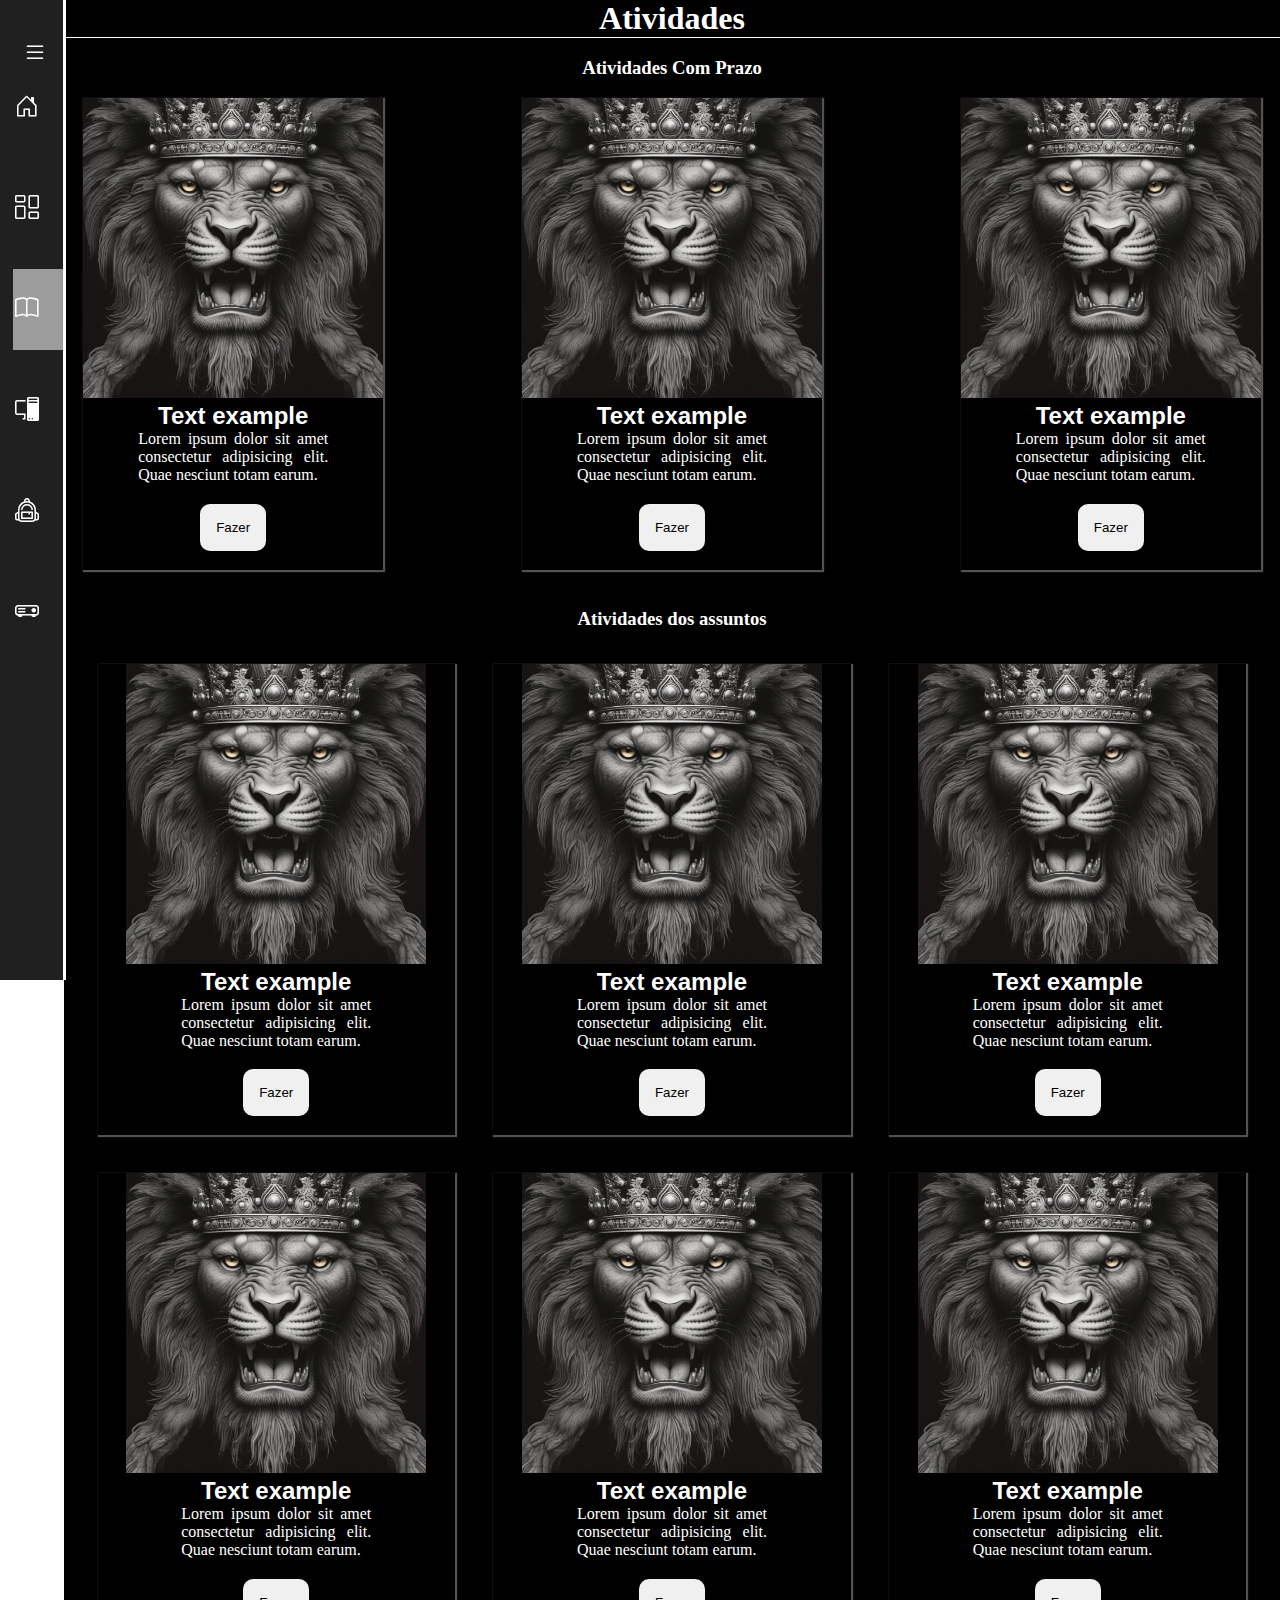
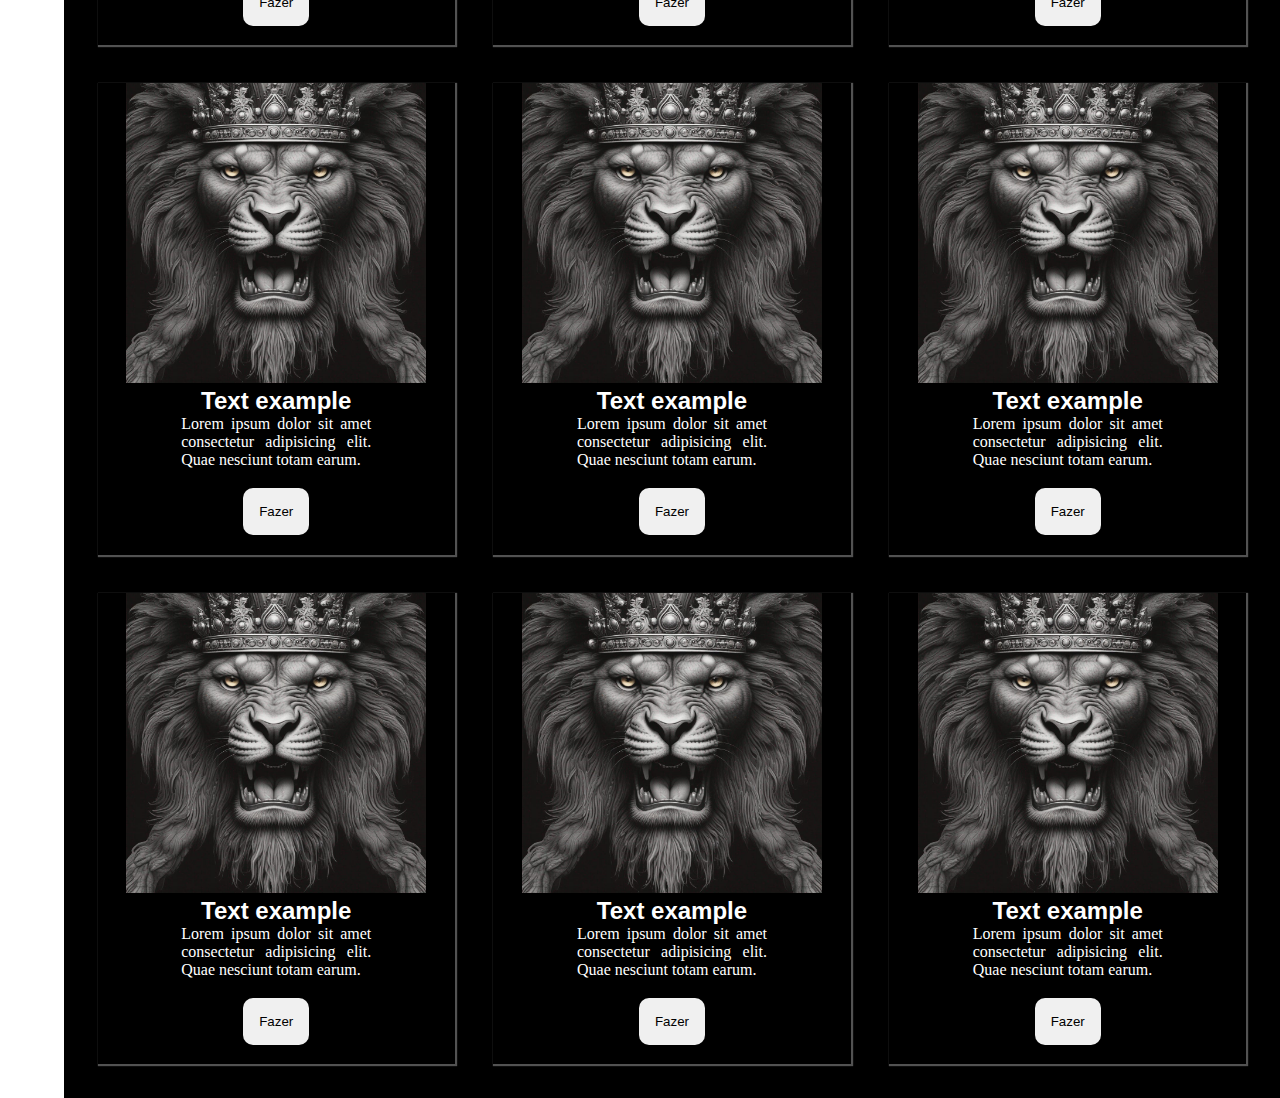
==== commit 306dd6a6: "adicionada paginas" ====
--- a/atividades.html
+++ b/atividades.html
@@ -75,7 +75,7 @@
                 Lorem ipsum dolor sit amet consectetur adipisicing elit. Quae nesciunt totam earum.
             </p>
         </div>
-        <a href=""><button class="at-button">Fazer</button></a>
+        <a href="paginaatividade.html"><button class="at-button">Fazer</button></a>
     </div>
     <div class="box-at1">
         <div class="img-at1">
--- a/style2.css
+++ b/style2.css
@@ -16,7 +16,7 @@
     height: 100%;
     background-color: #202020;
     padding: 40px 0 40px 1%;
-    box-shadow: 3px 0 0 #FF0077;
+    box-shadow: 3px 0 0 white;
     position: fixed;
     top: 0;
     left: 0;
@@ -53,10 +53,11 @@
     transition: .8s;
 }
 ul li.ativo{
-    background-color: #FF0077;
+    background-color: #9c9c9c;
 }
 ul .item-menu:hover{
-    background-color: #FF0077;
+    background-color: rgba(0, 0, 0, 0.466);
+    
 }
 
 ul .item-menu .txt-link{
@@ -235,6 +236,7 @@
     display: flex;
     justify-content: space-around;
     padding: 2rem;
+    height: 104vh;
 }
 .pack-container {
     position: relative;
@@ -353,7 +355,7 @@
    
         height: 100%;
         width: 95%;
-        margin-left: 1rem;
+        margin-left: 1.5rem;
         color: white;
         display: flex;
         flex-direction: column;
@@ -505,7 +507,7 @@
     .atividade{
         width: 95%;
         height: 100%;
-        margin-left: 1rem;
+        margin-left: 1.5rem;
        
     
     }
